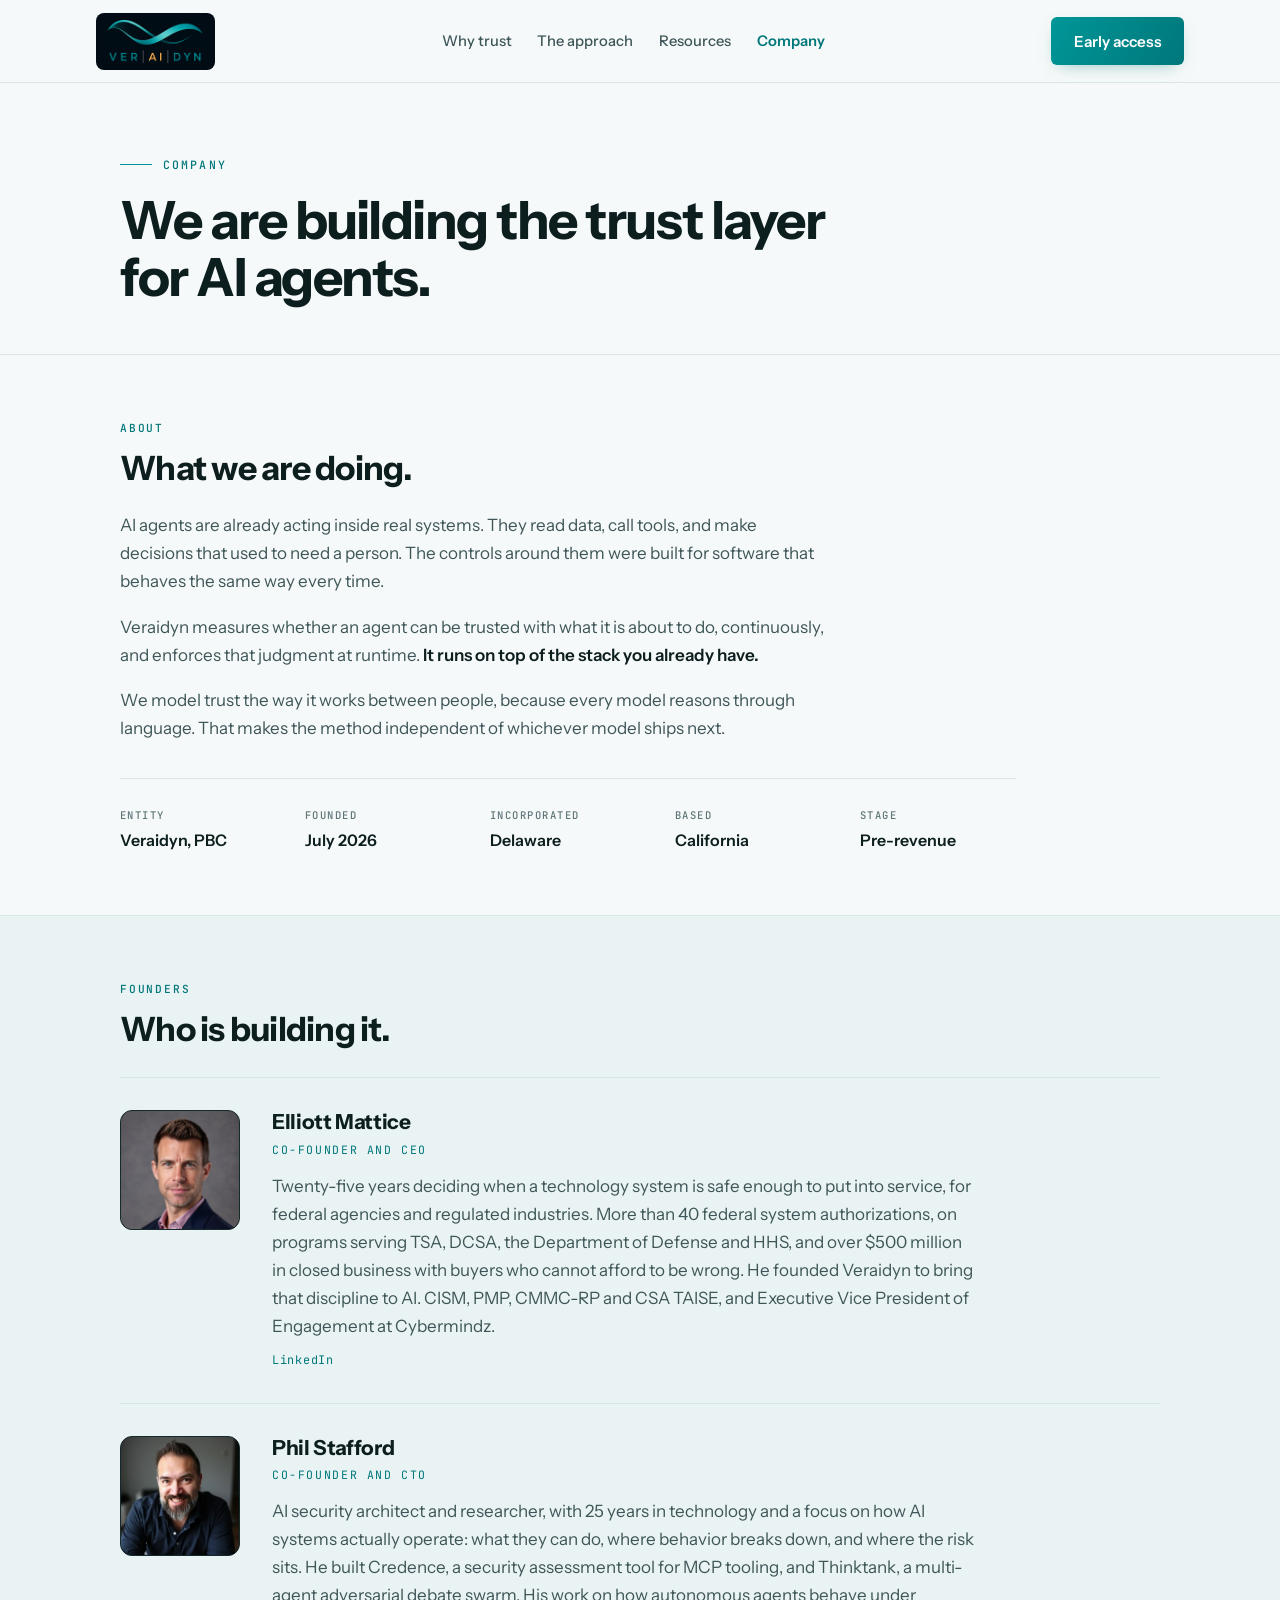
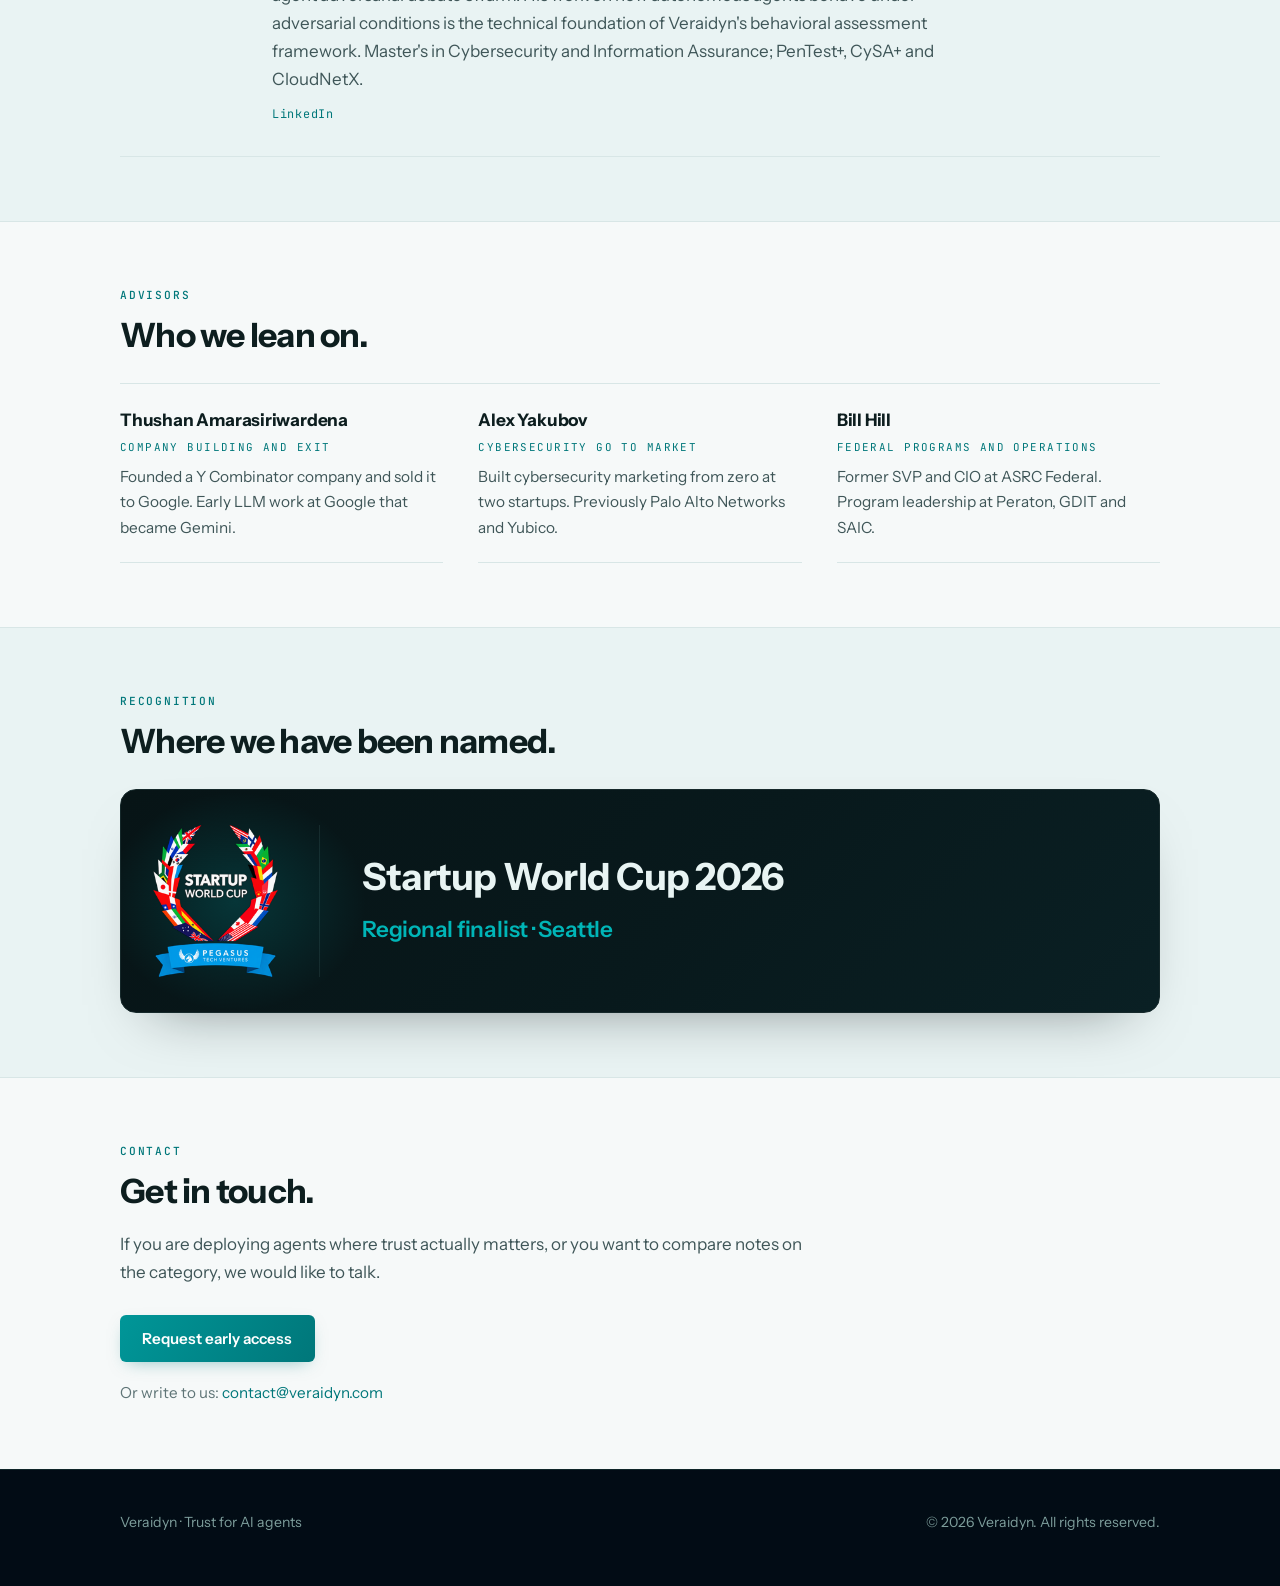
==== company/index.html @ 51e7697f "Add the Company page About, founders, advisors, recognition and contact. Advisor consent confirmed b" ====
<!DOCTYPE html>
<html lang="en">
<head>
  <meta charset="UTF-8">
  <meta name="viewport" content="width=device-width, initial-scale=1.0">
  <title>Company · Veraidyn</title>
  <meta name="description" content="Veraidyn builds the trust layer for AI agents. Measured continuously, enforced at runtime.">

  <meta property="og:type" content="website">
  <meta property="og:url" content="https://veraidyn.com/company/">
  <meta property="og:title" content="Company · Veraidyn">
  <meta property="og:description" content="Veraidyn builds the trust layer for AI agents. Measured continuously, enforced at runtime.">
  <meta property="og:image" content="https://veraidyn.com/og.png">
  <meta name="twitter:card" content="summary_large_image">
  <meta name="twitter:title" content="Company · Veraidyn">
  <meta name="twitter:description" content="Veraidyn builds the trust layer for AI agents. Measured continuously, enforced at runtime.">
  <meta name="twitter:image" content="https://veraidyn.com/og.png">

  <link rel="icon" href="/favicon.png" type="image/png" sizes="48x48">
  <link rel="apple-touch-icon" href="/apple-touch-icon.png">

  <link rel="preconnect" href="https://fonts.googleapis.com">
  <link rel="preconnect" href="https://fonts.gstatic.com" crossorigin>
  <link href="https://fonts.googleapis.com/css2?family=Instrument+Sans:wght@400;500;600;700&family=JetBrains+Mono:wght@400;500&display=swap" rel="stylesheet">
  <link rel="stylesheet" href="/assets/site.css">
</head>
<body>
  <a class="skip-link" href="#main">Skip to content</a>

  <nav class="nav" aria-label="Main">
    <div class="wrap nav-inner">
      <a class="brand" href="/" aria-label="Veraidyn home">
        <span class="logo-tile">
          <img class="logo-img" src="/logo-nav.png" alt="Veraidyn"
               onerror="this.style.display='none'; document.getElementById('wm-fallback').style.display='flex';">
          <span class="wm-fallback" id="wm-fallback" aria-hidden="true">
            <span class="seg-teal">VER</span><span class="div"></span><span class="seg-ai">AI</span><span class="div"></span><span class="seg-teal">DYN</span>
          </span>
        </span>
      </a>
      <div class="nav-links">
        <a href="/#why-trust">Why trust</a>
        <a href="/#approach">The approach</a>
        <a href="/resources/">Resources</a>
        <a href="/company/" aria-current="page">Company</a>
      </div>
      <a class="btn" href="mailto:contact@veraidyn.com?subject=Veraidyn%20early%20access">Early access</a>
    </div>
  </nav>

  <main id="main">
    <header class="phead">
      <div class="wrap">
        <p class="kicker">Company</p>
        <h1>We are building the trust layer for AI agents.</h1>
      </div>
    </header>

    <!-- ===================== ABOUT ===================== -->
    <section>
      <div class="wrap">
        <p class="sect-k">About</p>
        <h2 style="margin-top: 0.7rem; margin-bottom: 1.5rem;">What we are doing.</h2>
        <div class="prose">
          <p>AI agents are already acting inside real systems. They read data, call tools, and make decisions that used to need a person. The controls around them were built for software that behaves the same way every time.</p>
          <p>Veraidyn measures whether an agent can be trusted with what it is about to do, continuously, and enforces that judgment at runtime. <strong>It runs on top of the stack you already have.</strong></p>
          <p>We model trust the way it works between people, because every model reasons through language. That makes the method independent of whichever model ships next.</p>
        </div>

        <!-- Delaware incorporation and California operations are listed
             separately on purpose: a diligence reader checks the state of
             incorporation, and collapsing the two into one line reads as
             though the company is registered where it works. Delete any
             .fact block that should not be public; the grid reflows. -->
        <div class="facts">
          <div class="fact">
            <span class="fk">Entity</span>
            <span class="fv">Veraidyn, PBC</span>
          </div>
          <div class="fact">
            <span class="fk">Founded</span>
            <span class="fv">July 2026</span>
          </div>
          <div class="fact">
            <span class="fk">Incorporated</span>
            <span class="fv">Delaware</span>
          </div>
          <div class="fact">
            <span class="fk">Based</span>
            <span class="fv">California</span>
          </div>
          <div class="fact">
            <span class="fk">Stage</span>
            <span class="fv">Pre-revenue</span>
          </div>
        </div>
      </div>
    </section>

    <!-- ===================== FOUNDERS =====================
         Photos need no markup change: drop a square image (600x600 or
         larger) at the /assets/people/ path referenced below and it covers
         the monogram automatically. Until then the monogram shows and
         nothing appears broken.

         Bios are deliberately short. The long-form versions are better
         suited to a press kit or a pitch deck than to a page someone is
         scanning, so these keep the countable facts and drop the rest.
         ================================================== -->
    <section style="background: var(--tint); border-top: 1px solid var(--line); border-bottom: 1px solid var(--line);">
      <div class="wrap">
        <p class="sect-k">Founders</p>
        <h2 style="margin-top: 0.7rem; margin-bottom: 1.8rem;">Who is building it.</h2>

        <div class="people">
          <article class="person">
            <div class="pshot">
              <img src="/assets/people/elliott-mattice.jpg" alt="Elliott Mattice"
                   onerror="this.style.display='none';">
              <span class="mono" aria-hidden="true">EM</span>
            </div>
            <div>
              <h3>Elliott Mattice</h3>
              <p class="role">Co-founder and CEO</p>
              <p class="bio">Twenty-five years deciding when a technology system is safe enough to put into service, for federal agencies and regulated industries. More than 40 federal system authorizations, on programs serving TSA, DCSA, the Department of Defense and HHS, and over $500 million in closed business with buyers who cannot afford to be wrong. He founded Veraidyn to bring that discipline to AI. CISM, PMP, CMMC-RP and CSA TAISE, and Executive Vice President of Engagement at Cybermindz.</p>
              <p class="links"><a href="https://www.linkedin.com/in/emattice" rel="noopener">LinkedIn</a></p>
            </div>
          </article>

          <article class="person">
            <div class="pshot">
              <img src="/assets/people/phil-stafford.jpg" alt="Phil Stafford"
                   onerror="this.style.display='none';">
              <span class="mono" aria-hidden="true">PS</span>
            </div>
            <div>
              <h3>Phil Stafford</h3>
              <p class="role">Co-founder and CTO</p>
              <p class="bio">AI security architect and researcher, with 25 years in technology and a focus on how AI systems actually operate: what they can do, where behavior breaks down, and where the risk sits. He built Credence, a security assessment tool for MCP tooling, and Thinktank, a multi-agent adversarial debate swarm. His work on how autonomous agents behave under adversarial conditions is the technical foundation of Veraidyn's behavioral assessment framework. Master's in Cybersecurity and Information Assurance; PenTest+, CySA+ and CloudNetX.</p>
              <p class="links"><a href="https://www.linkedin.com/in/phillipstafford/" rel="noopener">LinkedIn</a></p>
            </div>
          </article>
        </div>
      </div>
    </section>

    <!-- ===================== ADVISORS =====================
         Consent confirmed by Elliott, 27 Oct 2026. Cleared to publish.

         Three advisors in a two-column grid leaves the last one alone on
         its row. That is intentional and reads fine; do not pad to four.
         ================================================== -->
    <section>
      <div class="wrap">
        <p class="sect-k">Advisors</p>
        <h2 style="margin-top: 0.7rem; margin-bottom: 1.8rem;">Who we lean on.</h2>

        <div class="advisors">
          <div class="advisor">
            <h4>Thushan Amarasiriwardena</h4>
            <p class="role">Company building and exit</p>
            <p class="bio">Founded a Y Combinator company and sold it to Google. Early LLM work at Google that became Gemini.</p>
          </div>
          <div class="advisor">
            <h4>Alex Yakubov</h4>
            <p class="role">Cybersecurity go to market</p>
            <p class="bio">Built cybersecurity marketing from zero at two startups. Previously Palo Alto Networks and Yubico.</p>
          </div>
          <div class="advisor">
            <h4>Bill Hill</h4>
            <p class="role">Federal programs and operations</p>
            <p class="bio">Former SVP and CIO at ASRC Federal. Program leadership at Peraton, GDIT and SAIC.</p>
          </div>
        </div>
      </div>
    </section>

    <!-- ===================== RECOGNITION =====================
         Closes the tinted band. Carries a bottom border now that Contact
         follows it directly: without one, two tinted sections would run
         together into a single block with no seam. -->
    <section style="background: var(--tint); border-top: 1px solid var(--line); border-bottom: 1px solid var(--line);">
      <div class="wrap">
        <p class="sect-k">Recognition</p>
        <h2 style="margin-top: 0.7rem; margin-bottom: 1.8rem;">Where we have been named.</h2>
        <!-- Seattle only, deliberately. Columbus was a selection without a
             pitch, and "finalist" reads as "competed and placed". -->
        <div class="cred cred-award-card">
          <!-- Emblem is decorative here: the card states the award in text
               immediately beside it, so alt text would be read twice. If
               the file is missing the image removes itself and the card
               falls back to the text it already carries. -->
          <div class="cred-mark">
            <img src="/assets/logos/startup-world-cup.png" alt="" aria-hidden="true"
                 onerror="this.remove();">
          </div>
          <div class="cred-body">
            <h3>Startup World Cup 2026</h3>
            <p class="cred-placing">Regional finalist &middot; Seattle</p>
            <!-- Link the official Startup World Cup listing here once the
                 regional results page is published. -->
          </div>
        </div>
      </div>
    </section>

    <!-- Speaking and Writing both moved to /resources/, which is now the
         single home for everything Veraidyn publishes: articles, talks and
         company materials. Both lists duplicated what that page already
         carried, and the nav links to it from every page, so a reader is
         one click away rather than reading the same rows twice. One copy
         also means one place to edit when a date or a title changes.
         The homepage credential strip was repointed to the new anchor. -->

    <!-- ===================== CONTACT =====================
         Back to the plain background. It was tinted only to alternate
         against the Writing section that used to sit above it. -->
    <section>
      <div class="wrap">
        <p class="sect-k">Contact</p>
        <h2 style="margin-top: 0.7rem; margin-bottom: 1.2rem;">Get in touch.</h2>
        <div class="prose">
          <p>If you are deploying agents where trust actually matters, or you want to compare notes on the category, we would like to talk.</p>
        </div>
        <p style="margin-top: 1.8rem;">
          <a class="btn" href="mailto:contact@veraidyn.com?subject=Veraidyn%20early%20access">Request early access</a>
        </p>
        <p style="margin-top: 1.1rem; color: var(--ink-faint); font-size: 0.95rem;">
          Or write to us: <a href="mailto:contact@veraidyn.com">contact@veraidyn.com</a>
        </p>
      </div>
    </section>
  </main>

  <footer>
    <div class="wrap footer-inner">
      <p>Veraidyn · Trust for AI agents</p>
      <p>© 2026 Veraidyn. All rights reserved.</p>
    </div>
  </footer>
</body>
</html>
---- assets/site.css ----
/* ---------------------------------------------------------------------
   Veraidyn shared stylesheet for sub-pages (/resources/, /company/).

   index.html still carries its own inline CSS. That page is a hand-tuned
   one-off and is live, so it is deliberately left alone. The tokens below
   are copied from it verbatim; if you change a token there, change it here.
   --------------------------------------------------------------------- */

:root {
  --bg: #f6f9f9;
  --card: #ffffff;
  --tint: #e9f3f3;
  --ink: #0d1e1f;
  --ink-dim: #3f5658;
  --ink-faint: #5f7577;
  --line: #d8e6e6;
  --vir: #009698;
  --vir-deep: #00777a;
  --vir-bright: #00b5b7;
  --amber: #f0a63c;
  --console-bg: #071416;
  --console-line: #16292b;
  --max: 68rem;
  --sans: "Instrument Sans", system-ui, -apple-system, sans-serif;
  --mono: "JetBrains Mono", ui-monospace, "Cascadia Code", Consolas, monospace;
}

* { margin: 0; padding: 0; box-sizing: border-box; }
html { scroll-behavior: smooth; background: #020c15; }

body {
  background: var(--bg);
  color: var(--ink);
  font-family: var(--sans);
  font-size: 1.0625rem;
  line-height: 1.65;
  -webkit-font-smoothing: antialiased;
  text-rendering: optimizeLegibility;
  overflow-x: hidden;
}

::selection { background: #bfe6e6; color: var(--ink); }
a { color: var(--vir-deep); text-decoration: none; }
a:hover { text-decoration: underline; text-underline-offset: 3px; }
:focus-visible { outline: 2px solid var(--vir-deep); outline-offset: 3px; border-radius: 2px; }

.skip-link {
  position: absolute; left: -9999px; top: 0;
  background: var(--vir-deep); color: #fff;
  padding: 0.6rem 1rem; z-index: 50; font-weight: 600;
}
.skip-link:focus { left: 1rem; top: 1rem; }

.wrap { max-width: var(--max); margin: 0 auto; padding: 0 1.5rem; }

/* ---------- Nav (markup matches index.html exactly) ---------- */
.nav {
  position: sticky; top: 0; z-index: 40;
  background: rgba(246, 249, 249, 0.82);
  backdrop-filter: blur(14px); -webkit-backdrop-filter: blur(14px);
  border-bottom: 1px solid var(--line);
}
.nav-inner { display: flex; align-items: center; justify-content: space-between; gap: 1rem; padding: 0.8rem 0; }
.brand { display: flex; align-items: center; }
.brand:hover { text-decoration: none; }
.logo-tile { background: rgb(2, 12, 21); border-radius: 8px; padding: 0.4rem 0.7rem; display: flex; align-items: center; }
.logo-img { display: block; height: 44px; width: auto; }
.wm-fallback {
  display: none; align-items: center; gap: 0.45rem;
  font-weight: 600; font-size: 1rem; letter-spacing: 0.28em; text-transform: uppercase;
}
.wm-fallback .seg-teal { color: var(--vir-bright); }
.wm-fallback .seg-ai { color: var(--amber); }
.wm-fallback .div { width: 1px; height: 1.1em; background: #5f7674; opacity: 0.6; margin-left: -0.28em; }
.nav-links { display: none; align-items: center; gap: 1.6rem; }
@media (min-width: 940px) { .nav-links { display: flex; } }
.nav-links a { color: var(--ink-dim); font-size: 0.92rem; font-weight: 500; }
.nav-links a:hover { color: var(--ink); text-decoration: none; }
.nav-links a[aria-current="page"] { color: var(--vir-deep); font-weight: 600; }
.btn {
  display: inline-block; font-weight: 600; font-size: 0.95rem; color: #fff;
  background: linear-gradient(120deg, var(--vir), var(--vir-deep));
  padding: 0.7rem 1.4rem; border-radius: 6px;
  box-shadow: 0 6px 18px -8px rgba(0, 120, 122, 0.5);
  transition: filter 0.15s ease, transform 0.15s ease; white-space: nowrap;
}
.btn:hover { filter: brightness(1.08); text-decoration: none; transform: translateY(-1px); color: #fff; }

/* Secondary action. Used where a section needs an onward link but must not
   compete with the real CTA, which on most pages is the solid .btn sitting
   a section away. Outline rather than fill keeps the hierarchy obvious. */
.btn-ghost {
  display: inline-block; font-weight: 600; font-size: 0.95rem;
  color: var(--vir-deep); background: transparent;
  padding: 0.65rem 1.3rem; border: 1px solid var(--line); border-radius: 6px;
  transition: border-color 0.15s ease, background 0.15s ease; white-space: nowrap;
}
.btn-ghost:hover {
  border-color: var(--vir); background: rgba(0, 150, 152, 0.05);
  text-decoration: none; color: var(--vir-deep);
}

/* ---------- Page header band ---------- */
.phead { padding: 4.5rem 0 3rem; border-bottom: 1px solid var(--line); }
.kicker {
  font-family: var(--mono); font-size: 0.72rem; font-weight: 500;
  letter-spacing: 0.18em; text-transform: uppercase; color: var(--vir-deep);
  margin-bottom: 1.1rem; display: flex; align-items: center; gap: 0.7rem;
}
.kicker::before { content: ""; width: 2rem; height: 1px; background: var(--vir); }
.phead h1 {
  font-weight: 700; font-size: clamp(2.1rem, 5.4vw, 3.3rem);
  line-height: 1.08; letter-spacing: -0.028em; max-width: 20ch;
}
.phead .lede { margin-top: 1.3rem; max-width: 46rem; color: var(--ink-dim); font-size: 1.14rem; }

section { padding: 4rem 0; }
.sect-k {
  font-family: var(--mono); font-size: 0.7rem; font-weight: 500;
  letter-spacing: 0.16em; text-transform: uppercase; color: var(--vir-deep);
}
h2 { font-weight: 700; font-size: clamp(1.5rem, 3.4vw, 2.1rem); line-height: 1.14; letter-spacing: -0.022em; }

/* ---------- Editorial list (resources, events) -----------------------
   A list, not a grid of cards. Rules and type do the work so it reads as
   an index rather than a box stack. */
.elist { border-top: 1px solid var(--line); }
.eitem {
  display: grid; grid-template-columns: 1fr; gap: 0.5rem;
  padding: 2rem 0; border-bottom: 1px solid var(--line);
  transition: background 0.2s ease;
}
@media (min-width: 820px) {
  .eitem { grid-template-columns: 13rem 1fr; gap: 2.5rem; align-items: start; }
}
.eitem:hover { background: rgba(0, 150, 152, 0.035); }
.emeta { display: flex; flex-direction: column; gap: 0.35rem; }
.etype {
  font-family: var(--mono); font-size: 0.68rem; font-weight: 500;
  letter-spacing: 0.15em; text-transform: uppercase; color: var(--vir-deep);
}
.edate { font-family: var(--mono); font-size: 0.72rem; color: var(--ink-faint); }
.eitem h3 { font-weight: 700; font-size: clamp(1.2rem, 2.4vw, 1.55rem); line-height: 1.25; letter-spacing: -0.018em; }
.eitem h3 a { color: var(--ink); }
.eitem h3 a:hover { color: var(--vir-deep); text-decoration: none; }
.esum { margin-top: 0.5rem; color: var(--ink-dim); font-size: 1.02rem; max-width: 46rem; }
.ego { margin-top: 0.7rem; font-family: var(--mono); font-size: 0.72rem; letter-spacing: 0.1em; color: var(--vir-deep); }

/* ---------- Article thumbnails ----------
   16:9, which is the YouTube thumbnail ratio (1280x720) and close enough to
   the LinkedIn share ratio that one asset serves both. Lives at the top of
   the meta column, above the type and date.

   Every thumb degrades to a styled block if the file is missing, via the
   onerror handler in the markup, so the page is shippable before any
   artwork exists and a late or misnamed file never shows a broken icon. */
.ethumb {
  display: block; position: relative; width: 100%; max-width: 22rem;
  aspect-ratio: 16 / 9; margin-bottom: 0.9rem;
  border: 1px solid var(--line); border-radius: 8px; overflow: hidden;
  background: var(--tint);
}
/* Stacked above the placeholder rather than beside it, so a real image
   simply covers it. The placeholder is painted underneath at all times and
   is revealed only when the image fails, which also means the layout is
   identical whether or not the artwork exists. */
.ethumb img {
  position: absolute; inset: 0; z-index: 1;
  width: 100%; height: 100%; object-fit: cover; display: block;
}

/* Placeholder. Reads as a deliberate empty state rather than a failure:
   a viridian wash, a brand mark, and the word PLACEHOLDER so nobody ships
   it to production by accident. */
.ethumb .ph {
  position: absolute; inset: 0; z-index: 0;
  display: flex; flex-direction: column; align-items: center; justify-content: center;
  gap: 0.4rem;
  background: linear-gradient(135deg, rgba(0,150,152,0.10), rgba(0,150,152,0.03));
}
.ethumb .ph::before {
  content: ""; width: 1.6rem; height: 1.6rem; border-radius: 50%;
  border: 2px solid var(--vir); opacity: 0.55;
}
.ethumb .ph span {
  font-family: var(--mono); font-size: 0.6rem; font-weight: 500;
  letter-spacing: 0.16em; text-transform: uppercase; color: var(--vir-deep);
  opacity: 0.8;
}
a.ethumb:hover { border-color: var(--vir); }
a.ethumb:hover img { opacity: 0.92; }

@media (min-width: 820px) {
  /* Inside the 13rem meta column the thumb is ~208x117, which is enough to
     read at a glance without turning the editorial list into a card grid. */
  .ethumb { max-width: none; }
}

/* Planned items: visibly forthcoming, not clickable, not pretending.
   Applies to both row types, since the talk row is reused for the writing
   and materials lists where an item can also be forthcoming. */
.eitem.eplanned, .talk.eplanned { opacity: 0.6; }
.eitem.eplanned:hover { background: transparent; }
.eitem.eplanned h3, .talk.eplanned h3 { color: var(--ink-dim); font-weight: 600; }
.eitem.eplanned .etype, .talk.eplanned .venue { color: var(--ink-faint); }

/* The go-link is a mono cue, not a button. When it wraps a real anchor the
   anchor must take the cue's color rather than the default link color. */
.ego a { color: inherit; }
.ego a:hover { text-decoration: underline; text-underline-offset: 3px; }

/* Empty-shelf state. Better than a page with one stale item on it. */
.eempty {
  border: 1px dashed var(--line); border-radius: 12px;
  padding: 2.5rem 2rem; text-align: center; color: var(--ink-dim);
}

/* ---------- Credential block ---------- */
.cred {
  background: var(--console-bg); border: 1px solid var(--console-line);
  border-radius: 16px; padding: 2.2rem 2rem;
  box-shadow: 0 26px 60px -34px rgba(7, 20, 22, 0.5);
}
.cred h3 { margin-top: 0.7rem; font-weight: 700; font-size: clamp(1.3rem, 2.8vw, 1.8rem); color: #e8f4f3; letter-spacing: -0.02em; line-height: 1.2; }
.cred p { margin-top: 0.7rem; color: #8fadab; max-width: 42rem; }
.cred a { color: var(--vir-bright); }

/* Award variant: emblem in its own column beside the text.
   The Startup World Cup mark is white lettering on a transparent ground,
   so it only resolves on a dark surface. .cred already is one, which is
   why the emblem sits inside the card rather than on the tinted section
   background, where its wordmark would vanish. Same constraint applies to
   any mark added here later: check it against --console-bg, not white.

   The emblem keeps a column of its own so the body copy can never wrap
   around it into a ragged shape. Below 720px the two stack and the rule
   between them becomes a horizontal one. */
.cred-award-card {
  display: grid;
  grid-template-columns: 1fr;
  gap: 1.5rem;
  align-items: center;
  overflow: hidden;
  background: linear-gradient(135deg, #071416 0%, #08191c 55%, #0a2024 100%);
}
.cred-mark {
  position: relative;
  justify-self: start;
  padding-bottom: 1.5rem;
  border-bottom: 1px solid var(--console-line);
}
/* Soft teal bloom behind the mark. Sits under the image, never over it,
   so the flags keep their own color. */
.cred-mark::before {
  content: "";
  position: absolute;
  inset: -22% -28%;
  background: radial-gradient(closest-side, rgba(0, 181, 183, 0.20), transparent 100%);
  pointer-events: none;
}
.cred-mark img {
  position: relative;
  display: block;
  height: 124px;
  width: auto;
}
.cred-award-card .cred-body > :first-child { margin-top: 0; }

/* The program is the headline, not the placing. "Regional finalist" on
   its own does not say which competition, so Startup World Cup 2026
   takes the h3 and the placing drops to a pill beneath it. */
.cred-award-card h3 { font-size: clamp(1.65rem, 3.6vw, 2.35rem); }

/* The placing is the second half of the claim and carries real weight,
   not a quiet uppercase tag: the card says which competition, then how
   Veraidyn placed in it. Both lines have to land at a glance.

   Two classes (0,2,0) deliberately, to outrank `.cred p` at (0,1,1). A
   single-class selector here loses to it on specificity and the line
   silently inherits the grey body color and its margin. */
.cred-award-card .cred-placing {
  margin-top: 0.75rem;
  font-size: clamp(1.1rem, 2.2vw, 1.4rem);
  font-weight: 600;
  letter-spacing: -0.01em;
  color: var(--vir-bright);
  max-width: none;
}

@media (min-width: 720px) {
  .cred-award-card { grid-template-columns: auto 1fr; gap: 2.6rem; }
  .cred-mark {
    padding-bottom: 0;
    padding-right: 2.6rem;
    border-bottom: 0;
    border-right: 1px solid var(--console-line);
  }
  .cred-mark img { height: 152px; }
}

/* ---------- People (founders, advisors) ------------------------------
   Horizontal rows, not a grid of portrait cards. Reads as a masthead
   rather than a team-page template. */
.people { border-top: 1px solid var(--line); }
.person {
  display: grid; grid-template-columns: 1fr; gap: 1rem;
  padding: 2rem 0; border-bottom: 1px solid var(--line);
}
@media (min-width: 720px) {
  .person { grid-template-columns: 7.5rem 1fr; gap: 2rem; align-items: start; }
}
.person .shot {
  width: 7.5rem; height: 7.5rem; border-radius: 12px; object-fit: cover;
  background: var(--tint); border: 1px solid var(--line); display: block;
}
.person .noshot {
  width: 7.5rem; height: 7.5rem; border-radius: 12px;
  background: var(--console-bg); border: 1px solid var(--console-line);
  display: flex; align-items: center; justify-content: center;
  font-family: var(--mono); font-size: 1.5rem; letter-spacing: 0.08em; color: var(--vir-bright);
}
/* Self-healing portrait: the monogram sits underneath and the photo covers
   it when one exists. Same stacking approach as .ethumb, so adding a real
   headshot means dropping a file at /assets/people/<slug>.jpg and nothing
   else. No class to swap, so the markup cannot fall out of step with the
   assets directory. */
.person .pshot {
  position: relative; width: 7.5rem; height: 7.5rem; flex: none;
  border-radius: 12px; overflow: hidden;
  background: var(--console-bg); border: 1px solid var(--console-line);
}
.person .pshot img {
  position: absolute; inset: 0; z-index: 1;
  width: 100%; height: 100%; object-fit: cover; display: block;
  /* Bias the crop upward. The frame is square and headshots are usually
     portrait, so a centered crop takes equal slices off the top and bottom
     and clips the top of the head while keeping a lot of jacket. Faces sit
     above center, so 25% keeps the head whole. Tune per person with an
     inline style if a particular photo needs it, or supply a square crop
     and this has no effect. */
  object-position: 50% 25%;
}
.person .pshot .mono {
  position: absolute; inset: 0; z-index: 0;
  display: flex; align-items: center; justify-content: center;
  font-family: var(--mono); font-size: 1.5rem; letter-spacing: 0.08em; color: var(--vir-bright);
}

.person h3 { font-weight: 700; font-size: 1.3rem; letter-spacing: -0.018em; line-height: 1.2; }
.person .role {
  margin-top: 0.3rem; font-family: var(--mono); font-size: 0.72rem;
  letter-spacing: 0.14em; text-transform: uppercase; color: var(--vir-deep);
}
.person .bio { margin-top: 0.8rem; color: var(--ink-dim); max-width: 44rem; }
.person .links { margin-top: 0.7rem; font-family: var(--mono); font-size: 0.74rem; letter-spacing: 0.06em; }

/* Advisors are lighter weight than founders: no photo, tighter rhythm. */
.advisors { display: grid; grid-template-columns: 1fr; gap: 0; border-top: 1px solid var(--line); }
/* Three across, not two. With three advisors a two-column grid orphans the
   third onto a row of its own, which reads as an afterthought. Going
   straight from one column to three skips the width band where two columns
   would produce that orphan again. */
@media (min-width: 820px) { .advisors { grid-template-columns: repeat(3, 1fr); column-gap: 2.2rem; } }
.advisor { padding: 1.4rem 0; border-bottom: 1px solid var(--line); }
.advisor h4 { font-weight: 700; font-size: 1.08rem; letter-spacing: -0.012em; }
.advisor .role { margin-top: 0.25rem; font-family: var(--mono); font-size: 0.68rem; letter-spacing: 0.13em; text-transform: uppercase; color: var(--vir-deep); }
.advisor .bio { margin-top: 0.45rem; color: var(--ink-dim); font-size: 0.96rem; }

/* ---------- Talks ----------------------------------------------------
   A speaking slot is credibility, not just a calendar entry, so the talk
   title carries more weight than the venue. */
.talk {
  display: grid; grid-template-columns: 1fr; gap: 0.6rem;
  padding: 1.8rem 0; border-bottom: 1px solid var(--line);
}
@media (min-width: 820px) {
  .talk { grid-template-columns: 13rem 1fr; gap: 2.5rem; align-items: start; }
}
.talk .when { display: flex; flex-direction: column; gap: 0.3rem; }
.talk .venue { font-family: var(--mono); font-size: 0.72rem; font-weight: 500; letter-spacing: 0.13em; text-transform: uppercase; color: var(--vir-deep); }
.talk .date { font-family: var(--mono); font-size: 0.74rem; color: var(--ink-faint); }
.talk h3 { font-weight: 700; font-size: clamp(1.1rem, 2.2vw, 1.4rem); line-height: 1.28; letter-spacing: -0.015em; }
.talk .blurb { margin-top: 0.5rem; color: var(--ink-dim); font-size: 1rem; max-width: 46rem; }
/* The talk row is reused for the writing list on the Company page, where
   the title is a link. Match the editorial list rather than the default
   link color, so a row of titles does not read as a row of buttons. */
.talk h3 a { color: var(--ink); }
.talk h3 a:hover { color: var(--vir-deep); text-decoration: none; }

/* ---------- Company facts ----------------------------------------------
   A short register of what the company legally is. Diligence readers look
   for this and most early sites omit it, so stating it plainly is cheap
   credibility. Wraps to as many columns as fit rather than a fixed count,
   so adding or removing a fact never breaks the row. */
/* Sized so all five facts hold one row on desktop. The values are kept
   short for the same reason: at five columns each cell is about 9rem, so
   anything longer than "Pre-revenue" wraps and breaks the row. If a sixth
   fact is added, shorten the values again or accept two rows. */
.facts {
  display: grid; grid-template-columns: repeat(auto-fit, minmax(7rem, 1fr));
  gap: 1.4rem 1.8rem; margin-top: 2.2rem; padding-top: 1.8rem;
  border-top: 1px solid var(--line); max-width: 56rem;
}
.fact { display: flex; flex-direction: column; gap: 0.35rem; }
.fact .fk {
  font-family: var(--mono); font-size: 0.66rem; font-weight: 500;
  letter-spacing: 0.14em; text-transform: uppercase; color: var(--ink-faint);
}
.fact .fv { font-weight: 600; color: var(--ink); font-size: 1rem; line-height: 1.3; }
.facts-note { margin-top: 1.4rem; max-width: 44rem; color: var(--ink-faint); font-size: 0.94rem; }

/* ---------- Simple prose blocks ---------- */
.prose { max-width: 44rem; }
.prose p + p { margin-top: 1.1rem; }
.prose p { color: var(--ink-dim); }
.prose strong { color: var(--ink); font-weight: 600; }

/* ---------- Long-form article ----------------------------------------
   Measure is capped near 68 characters. Long-form is the one place on this
   site where reading comfort beats the wide editorial grid. */
.art-head { padding: 4.5rem 0 2.6rem; border-bottom: 1px solid var(--line); }
.art-head .back {
  font-family: var(--mono); font-size: 0.72rem; letter-spacing: 0.12em;
  text-transform: uppercase; color: var(--vir-deep);
}
.art-head h1 {
  margin-top: 1.4rem;
  font-weight: 700; font-size: clamp(2rem, 4.8vw, 3rem);
  line-height: 1.1; letter-spacing: -0.028em; max-width: 24ch;
}
.art-head .standfirst {
  margin-top: 1.4rem; max-width: 42rem;
  font-size: clamp(1.1rem, 2.2vw, 1.3rem); line-height: 1.5; color: var(--ink-dim);
}
.art-meta {
  margin-top: 1.8rem; display: flex; flex-wrap: wrap; gap: 0.5rem 1.4rem;
  font-family: var(--mono); font-size: 0.72rem; letter-spacing: 0.1em;
  text-transform: uppercase; color: var(--ink-faint);
}
.art-meta .tag { color: var(--vir-deep); }

/* Download affordance. Outlined rather than solid so it does not compete
   with the Early access button in the nav. */
.art-dl {
  display: inline-flex; align-items: center; gap: 0.6rem;
  margin-top: 1.6rem; padding: 0.62rem 1.05rem;
  font-family: var(--mono); font-size: 0.72rem; font-weight: 500;
  letter-spacing: 0.1em; text-transform: uppercase;
  color: var(--vir-deep); border: 1px solid var(--vir); border-radius: 6px;
  transition: background 0.15s ease, color 0.15s ease;
}
.art-dl:hover { background: var(--vir); color: #fff; text-decoration: none; }
.art-dl .sz { color: var(--ink-faint); letter-spacing: 0.05em; text-transform: none; }
.art-dl:hover .sz { color: rgba(255, 255, 255, 0.78); }

.art { padding: 3.2rem 0 4.5rem; }
.art-body { max-width: 38rem; }
.art-body > p { margin-bottom: 1.3rem; font-size: 1.1rem; line-height: 1.7; color: #26383a; }
.art-body > p > strong { color: var(--ink); font-weight: 600; }
.art-body h2 {
  margin: 3rem 0 1.1rem;
  font-weight: 700; font-size: clamp(1.4rem, 3vw, 1.75rem);
  line-height: 1.2; letter-spacing: -0.022em; color: var(--ink);
}
.art-body h2:first-child { margin-top: 0; }
.art-body h3 {
  margin: 2.1rem 0 0.8rem;
  font-weight: 700; font-size: clamp(1.08rem, 2.2vw, 1.22rem);
  line-height: 1.3; letter-spacing: -0.012em; color: var(--ink);
}
/* sub-points read as a sequence, so they get a marker rather than a number */
.art-body h3::before {
  content: ""; display: inline-block;
  width: 10px; height: 2px; background: var(--vir);
  vertical-align: 0.3em; margin-right: 0.6rem;
}
.art-body ul { margin: 0 0 1.3rem 0; padding-left: 1.2rem; }
.art-body li { margin-bottom: 0.7rem; font-size: 1.1rem; line-height: 1.65; color: #26383a; }
.art-body li strong { color: var(--ink); font-weight: 600; }

/* Abstract block. Papers open with a statement of what is argued, set apart
   from the body without shouting. */
.art-body .abstract {
  margin-bottom: 2.4rem; padding: 1.5rem 1.6rem;
  background: var(--tint); border-left: 3px solid var(--vir); border-radius: 0 8px 8px 0;
}
.art-body .abstract p { margin: 0; font-size: 1.02rem; line-height: 1.65; color: #26383a; }
.art-body .abstract p + p { margin-top: 0.9rem; }
.art-body .abstract .lbl {
  display: block; margin-bottom: 0.6rem;
  font-family: var(--mono); font-size: 0.66rem; font-weight: 500;
  letter-spacing: 0.17em; text-transform: uppercase; color: var(--vir-deep);
}

/* Numbered section headings, set by hand so the numbers survive copy-paste. */
.art-body h2 .num, .art-body h3 .num { color: var(--vir-deep); font-variant-numeric: tabular-nums; }

/* Control tables. Three columns do not fit the 38rem reading measure, so the
   table breaks out wider than the body and scrolls on narrow screens. */
.art-table { margin: 1.8rem 0 2.2rem; }
.art-table .cap {
  margin-bottom: 0.7rem;
  font-family: var(--mono); font-size: 0.68rem; font-weight: 500;
  letter-spacing: 0.14em; text-transform: uppercase; color: var(--vir-deep);
}
.art-table .scroll { overflow-x: auto; -webkit-overflow-scrolling: touch; }
@media (min-width: 1040px) { .art-table { width: 52rem; } }
.art-table table { border-collapse: collapse; width: 100%; min-width: 42rem; font-size: 0.94rem; }
.art-table th, .art-table td {
  text-align: left; vertical-align: top;
  padding: 0.85rem 1rem 0.85rem 0; border-bottom: 1px solid var(--line);
}
.art-table th {
  font-family: var(--mono); font-size: 0.66rem; font-weight: 500;
  letter-spacing: 0.13em; text-transform: uppercase; color: var(--ink-faint);
  border-bottom: 2px solid var(--vir); padding-bottom: 0.6rem;
}
.art-table td:first-child { font-weight: 600; color: var(--ink); width: 11rem; padding-right: 1.4rem; }
.art-table td:last-child {
  font-family: var(--mono); font-size: 0.78rem; line-height: 1.5;
  color: var(--ink-faint); width: 13rem;
}
.art-table td { color: var(--ink-dim); line-height: 1.55; }

/* A quiet aside: scope notes, caveats, definitions. Not a pull quote. */
.art-body .note {
  margin: 1.6rem 0; padding-left: 1.2rem; border-left: 2px solid var(--line);
  font-size: 1.02rem; line-height: 1.6; color: var(--ink-dim);
}

/* Illustrative exchange. Shows the SHAPE of a multi-turn probe and nothing
   more: no verbatim test prompt from the battery belongs in here. The gloss
   under each turn carries the point, so the probe text stays deliberately
   generic and is useless as a ready-made attack. */
.art-body .turns { margin: 1.8rem 0 2.2rem; }
.art-body .turns .cap {
  margin-bottom: 0.9rem;
  font-family: var(--mono); font-size: 0.68rem; font-weight: 500;
  letter-spacing: 0.14em; text-transform: uppercase; color: var(--vir-deep);
}
.art-body .turn {
  margin-bottom: 1.1rem; padding-left: 1.2rem;
  border-left: 2px solid var(--vir);
}
.art-body .turn:last-child { margin-bottom: 0; }
.art-body .turn .tn {
  display: block; margin-bottom: 0.35rem;
  font-family: var(--mono); font-size: 0.66rem; font-weight: 500;
  letter-spacing: 0.13em; text-transform: uppercase; color: var(--ink-faint);
}
.art-body .turn .tq {
  margin: 0 0 0.4rem; font-size: 1.02rem; line-height: 1.55; color: var(--ink);
}
.art-body .turn .tg {
  margin: 0; font-size: 0.92rem; line-height: 1.55; color: var(--ink-faint);
}

/* Retired for long-form: a pull quote is an editorial device and it makes an
   analytical piece read as marketing. Kept only for legacy pages. */
.art-body .stand {
  margin: 2.2rem 0;
  padding-left: 1.5rem;
  border-left: 3px solid var(--vir);
  font-size: clamp(1.25rem, 2.6vw, 1.55rem);
  font-weight: 700; line-height: 1.3; letter-spacing: -0.018em; color: var(--ink);
}

.art-foot {
  margin-top: 3.5rem; padding-top: 1.8rem; border-top: 1px solid var(--line);
  max-width: 38rem; color: var(--ink-faint); font-size: 0.96rem;
}
.art-foot a { font-weight: 600; }

/* ---------- Print: turn an article page into a whitepaper PDF ----------
   The HTML page is the source of record. Printing it (or Save as PDF) is how
   the takeaway file is produced, so the two can never drift apart.

   Known limitation: Chrome does not reliably support @page margin boxes with
   counters, so page numbers come from the browser's own print footer rather
   than from here. In the print dialog, enable headers and footers for page
   numbers, or disable them for a cleaner document.
   --------------------------------------------------------------------- */
.print-cover { display: none; }

@media print {
  @page { size: letter portrait; margin: 20mm 18mm; }

  /* Site furniture has no business in a document. */
  .nav, footer, .skip-link, .art-head .back, .art-foot, .art-dl { display: none !important; }

  html, body { background: #fff !important; color: #000; font-size: 10.5pt; }
  .wrap { max-width: none; padding: 0; }
  .art, .art-head { padding: 0; border: 0; }

  /* Print-only title block, so the PDF opens like a paper rather than a
     screenshot of a web page. */
  .print-cover { display: block; margin-bottom: 14mm; padding-bottom: 6mm; border-bottom: 1.5pt solid #009698; }
  .print-cover .pc-brand {
    font-family: var(--mono); font-size: 8pt; letter-spacing: 0.22em;
    text-transform: uppercase; color: #00777a;
  }
  .print-cover .pc-kind {
    margin-top: 2mm; font-family: var(--mono); font-size: 8pt;
    letter-spacing: 0.14em; text-transform: uppercase; color: #5f7577;
  }

  .art-head h1 { font-size: 22pt; line-height: 1.15; max-width: none; margin: 0 0 4mm; }
  .art-head .standfirst { font-size: 11pt; line-height: 1.45; max-width: none; color: #333; margin: 0; }
  .art-meta { display: none; }

  .art-body { max-width: none; }
  .art-body > p, .art-body li { font-size: 10.5pt; line-height: 1.5; color: #000; }
  .art-body h2 { font-size: 13pt; margin: 7mm 0 3mm; break-after: avoid; page-break-after: avoid; }
  .art-body h3 { font-size: 11pt; margin: 5mm 0 2mm; break-after: avoid; page-break-after: avoid; }
  .art-body h3::before { display: none; }

  .art-body .abstract {
    background: #f4f8f8 !important; border-left: 2pt solid #009698;
    padding: 5mm; margin-bottom: 8mm; break-inside: avoid; page-break-inside: avoid;
  }
  .art-body .abstract p { font-size: 10pt; }
  .art-body .note { border-left: 1pt solid #ccc; font-size: 10pt; }

  /* Keep an exchange whole: a probe split across a page break loses the
     sequence, which is the only thing the figure exists to show. */
  .art-body .turns { break-inside: avoid; page-break-inside: avoid; margin: 5mm 0 7mm; }
  .art-body .turn { border-left: 1pt solid #009698; margin-bottom: 4mm; }
  .art-body .turn .tq { font-size: 10pt; }
  .art-body .turn .tg { font-size: 9pt; color: #555; }

  /* Tables must collapse back inside the page box and not split across pages. */
  .art-table { width: auto !important; margin: 5mm 0 7mm; break-inside: avoid; page-break-inside: avoid; }
  .art-table .scroll { overflow: visible !important; }
  .art-table table { min-width: 0 !important; width: 100%; font-size: 8.5pt; }
  .art-table th { font-size: 7pt; border-bottom: 1pt solid #009698; }
  .art-table td, .art-table th { padding: 2mm 3mm 2mm 0; }
  .art-table td:first-child { width: 22%; }
  .art-table td:last-child { width: 26%; font-size: 7pt; }
  .art-table tr { break-inside: avoid; page-break-inside: avoid; }

  /* Keep paragraphs from orphaning a single line across a page break. */
  p, li { orphans: 3; widows: 3; }

  a { color: #000; text-decoration: none; }
}

/* ---------- Footer (matches index.html) ---------- */
footer { border-top: 1px solid #0f2529; background: #020c15; padding: 2.6rem 0 3.2rem; font-size: 0.88rem; color: #7d9d9b; }
.footer-inner { display: flex; flex-direction: column; gap: 0.6rem; }
@media (min-width: 760px) { .footer-inner { flex-direction: row; justify-content: space-between; align-items: baseline; } }
footer a { color: #9fdedd; }
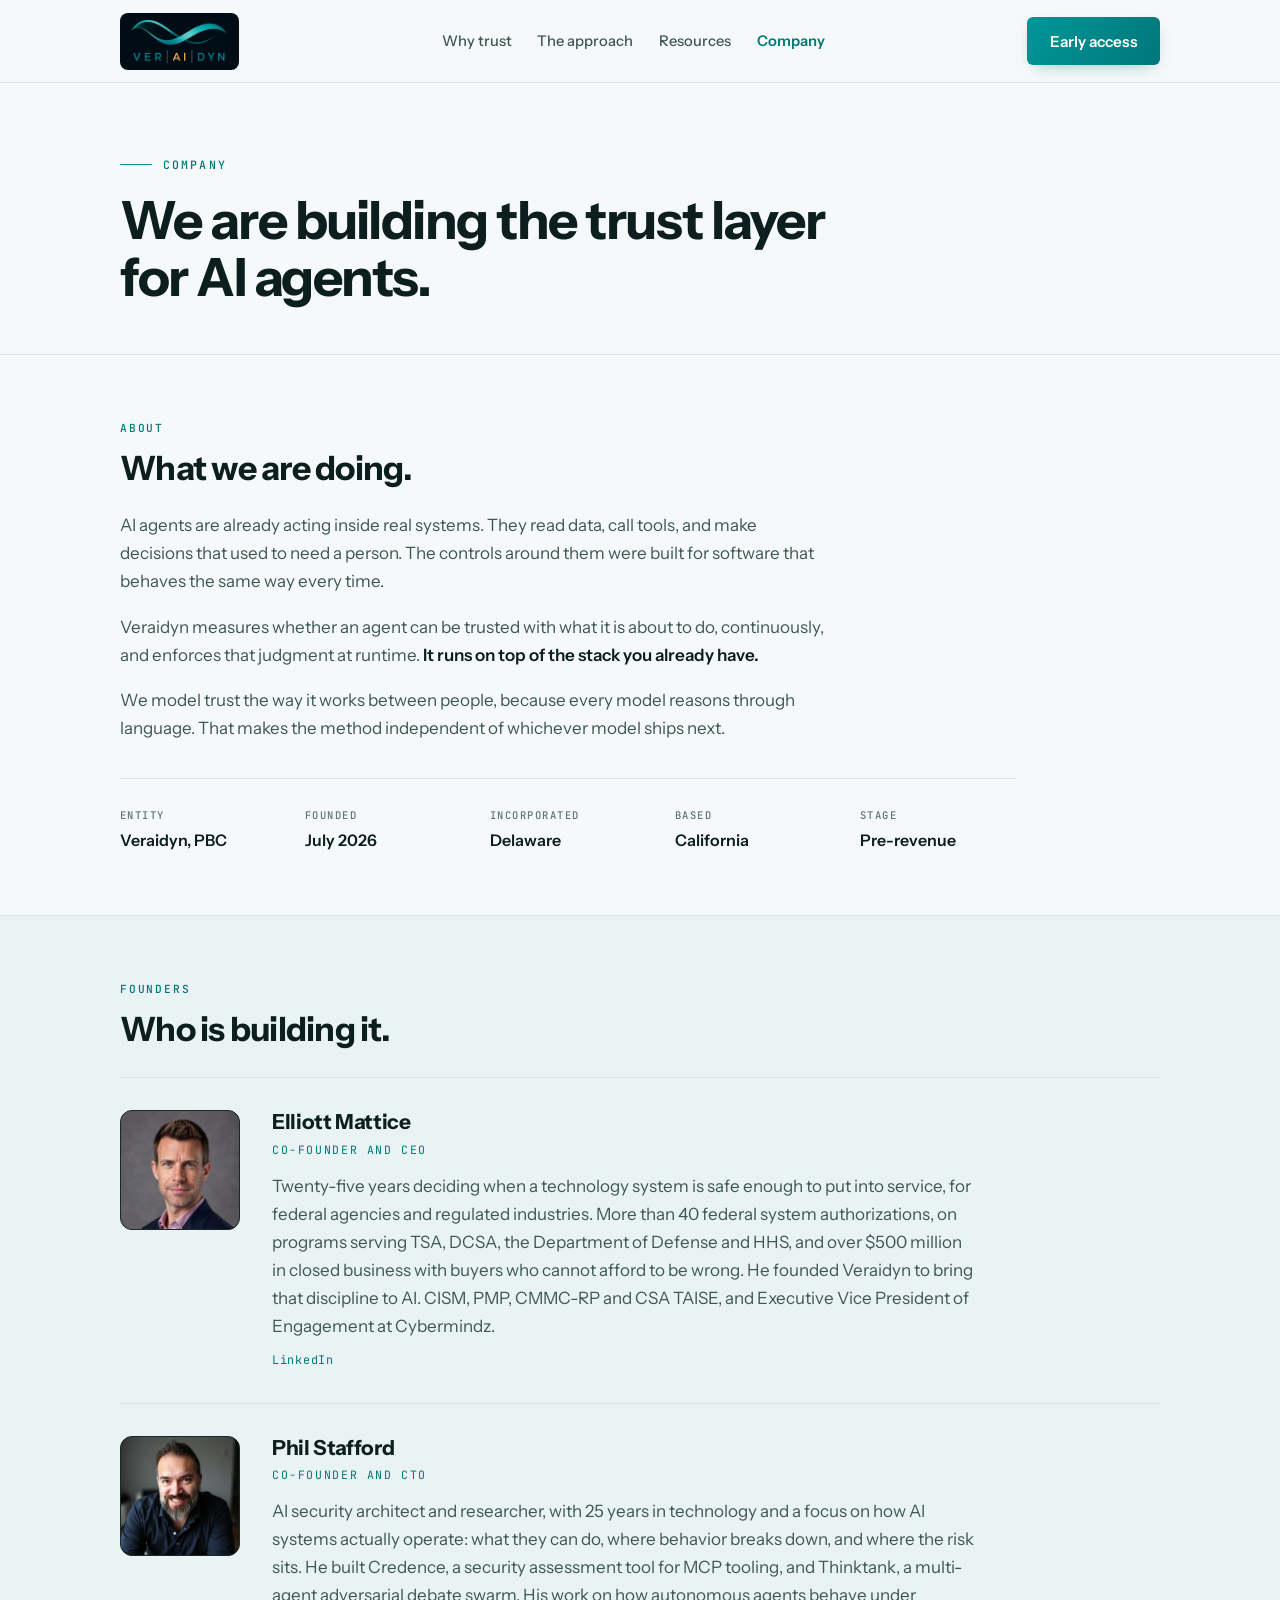
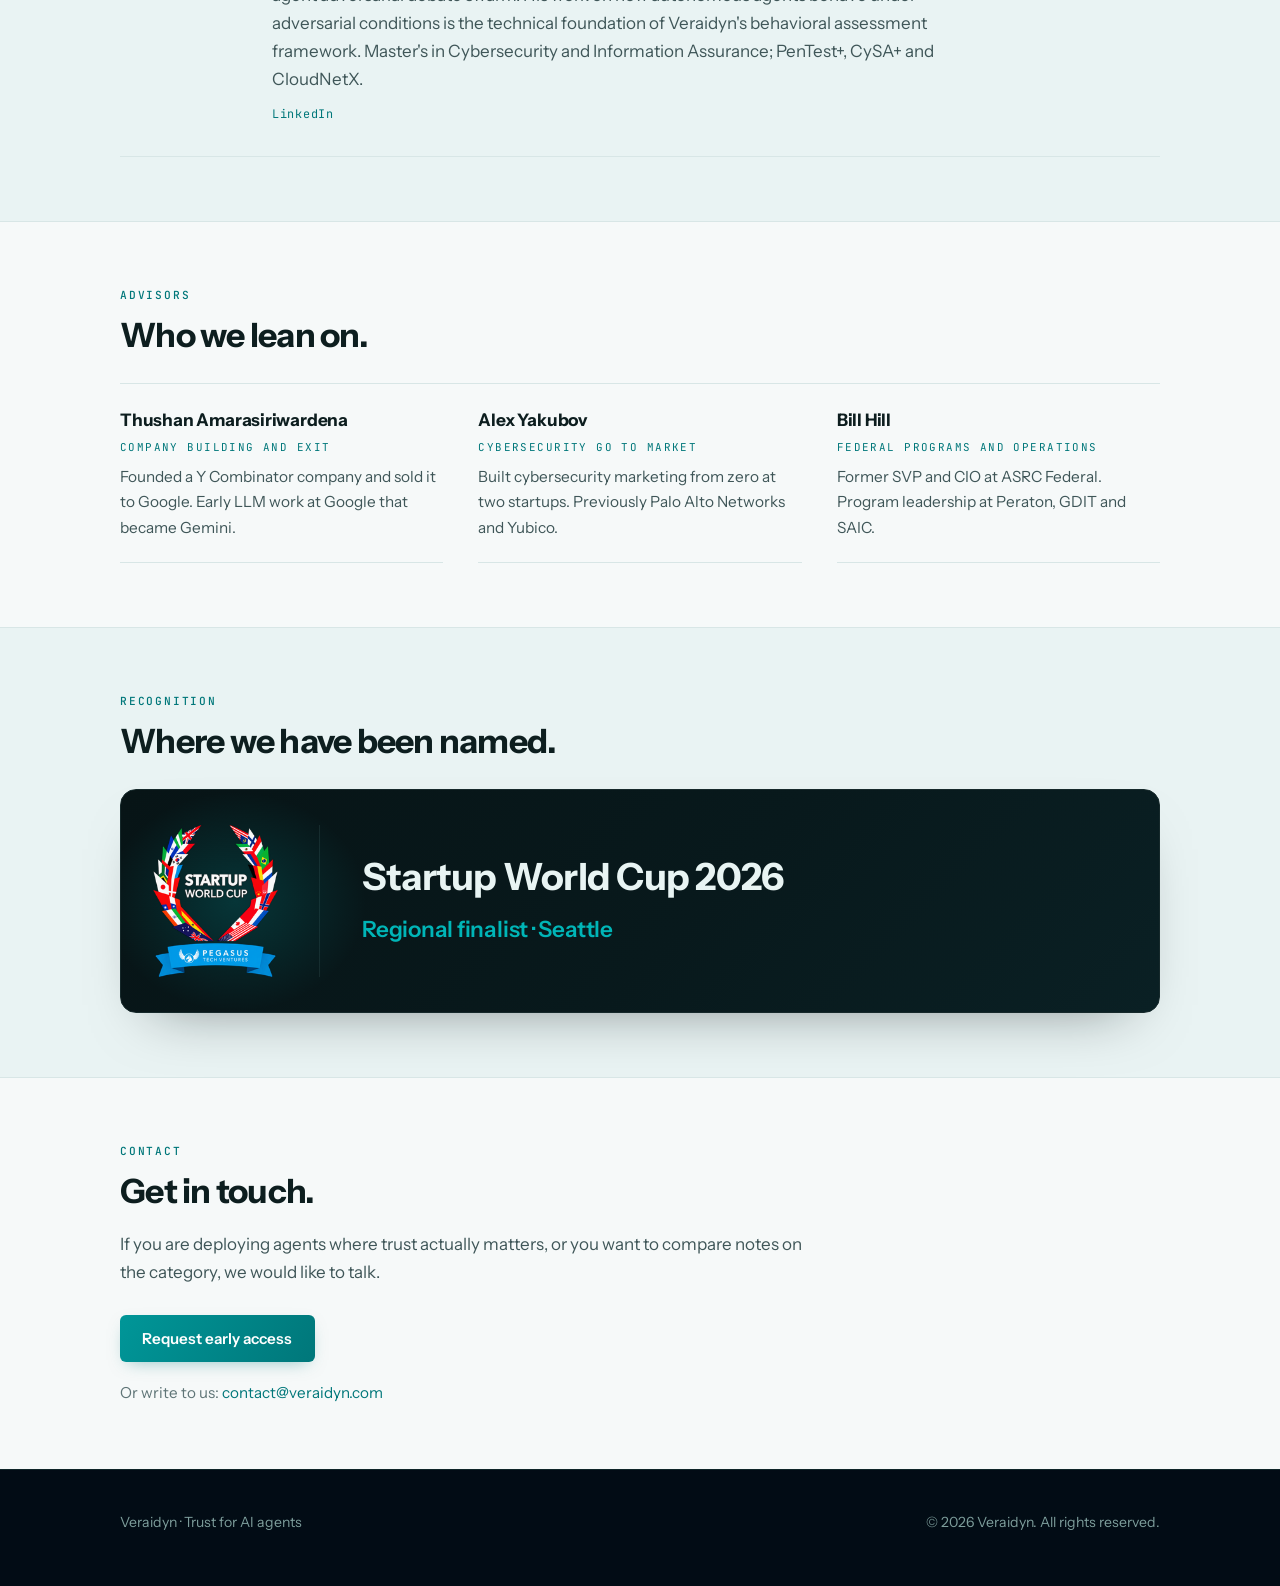
==== commit cd5c9221: "Update index.html Add canonical tag" ====
--- a/company/index.html
+++ b/company/index.html
@@ -5,6 +5,7 @@
   <meta name="viewport" content="width=device-width, initial-scale=1.0">
   <title>Company · Veraidyn</title>
   <meta name="description" content="Veraidyn builds the trust layer for AI agents. Measured continuously, enforced at runtime.">
+<link rel="canonical" href="https://veraidyn.com/company/">
 
   <meta property="og:type" content="website">
   <meta property="og:url" content="https://veraidyn.com/company/">
@@ -38,13 +39,17 @@
           </span>
         </span>
       </a>
-      <div class="nav-links">
+      <div class="nav-links" id="nav-menu">
         <a href="/#why-trust">Why trust</a>
         <a href="/#approach">The approach</a>
         <a href="/resources/">Resources</a>
         <a href="/company/" aria-current="page">Company</a>
       </div>
       <a class="btn" href="mailto:contact@veraidyn.com?subject=Veraidyn%20early%20access">Early access</a>
+      <button class="nav-toggle" type="button" id="nav-toggle"
+              aria-label="Menu" aria-expanded="false" aria-controls="nav-menu">
+        <span class="bars" aria-hidden="true"></span>
+      </button>
     </div>
   </nav>
 
@@ -238,5 +243,6 @@
       <p>© 2026 Veraidyn. All rights reserved.</p>
     </div>
   </footer>
+  <script src="/assets/nav.js" defer></script>
 </body>
 </html>
--- a/assets/site.css
+++ b/assets/site.css
@@ -60,7 +60,15 @@
   backdrop-filter: blur(14px); -webkit-backdrop-filter: blur(14px);
   border-bottom: 1px solid var(--line);
 }
-.nav-inner { display: flex; align-items: center; justify-content: space-between; gap: 1rem; padding: 0.8rem 0; }
+/* padding-top/bottom, never the shorthand. This element is class="wrap
+   nav-inner", and `padding: 0.8rem 0` rewrites all four sides, zeroing the
+   horizontal gutter .wrap sets on this very element at equal specificity.
+   That is what left the brand hard against the left edge and the nav 24px
+   out of line with every heading below it. */
+.nav-inner {
+  display: flex; align-items: center; justify-content: space-between; gap: 1rem;
+  padding-top: 0.8rem; padding-bottom: 0.8rem;
+}
 .brand { display: flex; align-items: center; }
 .brand:hover { text-decoration: none; }
 .logo-tile { background: rgb(2, 12, 21); border-radius: 8px; padding: 0.4rem 0.7rem; display: flex; align-items: center; }
@@ -72,11 +80,89 @@
 .wm-fallback .seg-teal { color: var(--vir-bright); }
 .wm-fallback .seg-ai { color: var(--amber); }
 .wm-fallback .div { width: 1px; height: 1.1em; background: #5f7674; opacity: 0.6; margin-left: -0.28em; }
-.nav-links { display: none; align-items: center; gap: 1.6rem; }
-@media (min-width: 940px) { .nav-links { display: flex; } }
+/* Four links, so a tighter gap than the original two-link nav used.
+
+   Below 940px this same element becomes the dropdown panel rather than an
+   inline row, so there is no duplicate mobile list to keep in step with
+   this one. Keep in step with the copy of this block in index.html. */
+.nav-links { display: flex; align-items: center; gap: 1.6rem; }
 .nav-links a { color: var(--ink-dim); font-size: 0.92rem; font-weight: 500; }
 .nav-links a:hover { color: var(--ink); text-decoration: none; }
 .nav-links a[aria-current="page"] { color: var(--vir-deep); font-weight: 600; }
+
+/* Three bars drawn from one empty span plus its two pseudo-elements, so the
+   open state can rotate them into an X instead of swapping an icon. */
+.nav-toggle {
+  display: none; flex: none; padding: 0; cursor: pointer;
+  width: 42px; height: 42px;
+  align-items: center; justify-content: center;
+  background: rgba(2, 12, 21, 0.05);
+  border: 1px solid var(--line); border-radius: 10px;
+}
+.nav-toggle:hover { background: rgba(2, 12, 21, 0.09); }
+.nav-toggle .bars { position: relative; display: block; width: 18px; height: 2px; }
+.nav-toggle .bars,
+.nav-toggle .bars::before,
+.nav-toggle .bars::after {
+  background: var(--ink); border-radius: 2px;
+  transition: transform 0.24s ease, background 0.14s ease;
+}
+.nav-toggle .bars::before,
+.nav-toggle .bars::after {
+  content: ""; position: absolute; left: 0; width: 18px; height: 2px;
+}
+.nav-toggle .bars::before { top: -6px; }
+.nav-toggle .bars::after { top: 6px; }
+.nav-toggle[aria-expanded="true"] .bars { background: transparent; }
+.nav-toggle[aria-expanded="true"] .bars::before { transform: translateY(6px) rotate(45deg); }
+.nav-toggle[aria-expanded="true"] .bars::after { transform: translateY(-6px) rotate(-45deg); }
+
+@media (max-width: 939px) {
+  .nav-toggle { display: flex; }
+  /* Once the links leave the flow, space-between would strand the CTA in
+     the middle of the bar. The auto margin keeps it beside the toggle. */
+  .nav-inner > .btn { margin-left: auto; }
+
+  /* .nav is sticky, which positions it, so the panel spans the nav's full
+     width rather than the padded .wrap inside it. */
+  .nav-links {
+    position: absolute; top: 100%; left: 0; right: 0;
+    display: block; padding: 0;
+    background: var(--console-bg);
+    border-bottom: 1px solid var(--console-line);
+    /* visibility is what takes the links out of the tab order while closed.
+       max-height alone leaves them focusable behind a collapsed panel. */
+    max-height: 0; overflow: hidden; opacity: 0; visibility: hidden;
+    transition: max-height 0.26s ease, opacity 0.2s ease, visibility 0s linear 0.26s;
+  }
+  .nav.menu-open .nav-links {
+    max-height: 70vh; opacity: 1; visibility: visible;
+    transition: max-height 0.26s ease, opacity 0.2s ease, visibility 0s;
+  }
+  .nav-links a {
+    display: block; padding: 0.85rem 1.5rem; font-size: 1rem;
+    color: #cfe5e4; border-top: 1px solid rgba(255, 255, 255, 0.055);
+  }
+  .nav-links a:first-child { border-top: 0; }
+  .nav-links a:hover { color: #fff; background: rgba(0, 181, 183, 0.08); }
+  .nav-links a[aria-current="page"] {
+    color: var(--vir-bright); box-shadow: inset 3px 0 0 var(--vir-bright);
+  }
+}
+
+/* The toggle adds 58px (button plus gap) to a bar that only just fitted a
+   320px screen, which pushed the brand and the CTA into overflow there.
+   360px is the narrowest common Android width and clears it untouched, so
+   the trims below are scoped under that rather than applied to all phones. */
+@media (max-width: 359px) {
+  /* Trimming the brand and the CTA is enough on its own to clear 320px, so
+     the gutter is deliberately left alone: narrowing it here would pull the
+     nav out of line with the content column again, which is the whole thing
+     the padding-top/bottom rule above exists to fix. */
+  .nav-inner { gap: 0.6rem; }
+  .logo-img { height: 34px; }
+  .nav-inner > .btn { font-size: 0.82rem; padding: 0.55rem 0.85rem; }
+}
 .btn {
   display: inline-block; font-weight: 600; font-size: 0.95rem; color: #fff;
   background: linear-gradient(120deg, var(--vir), var(--vir-deep));
